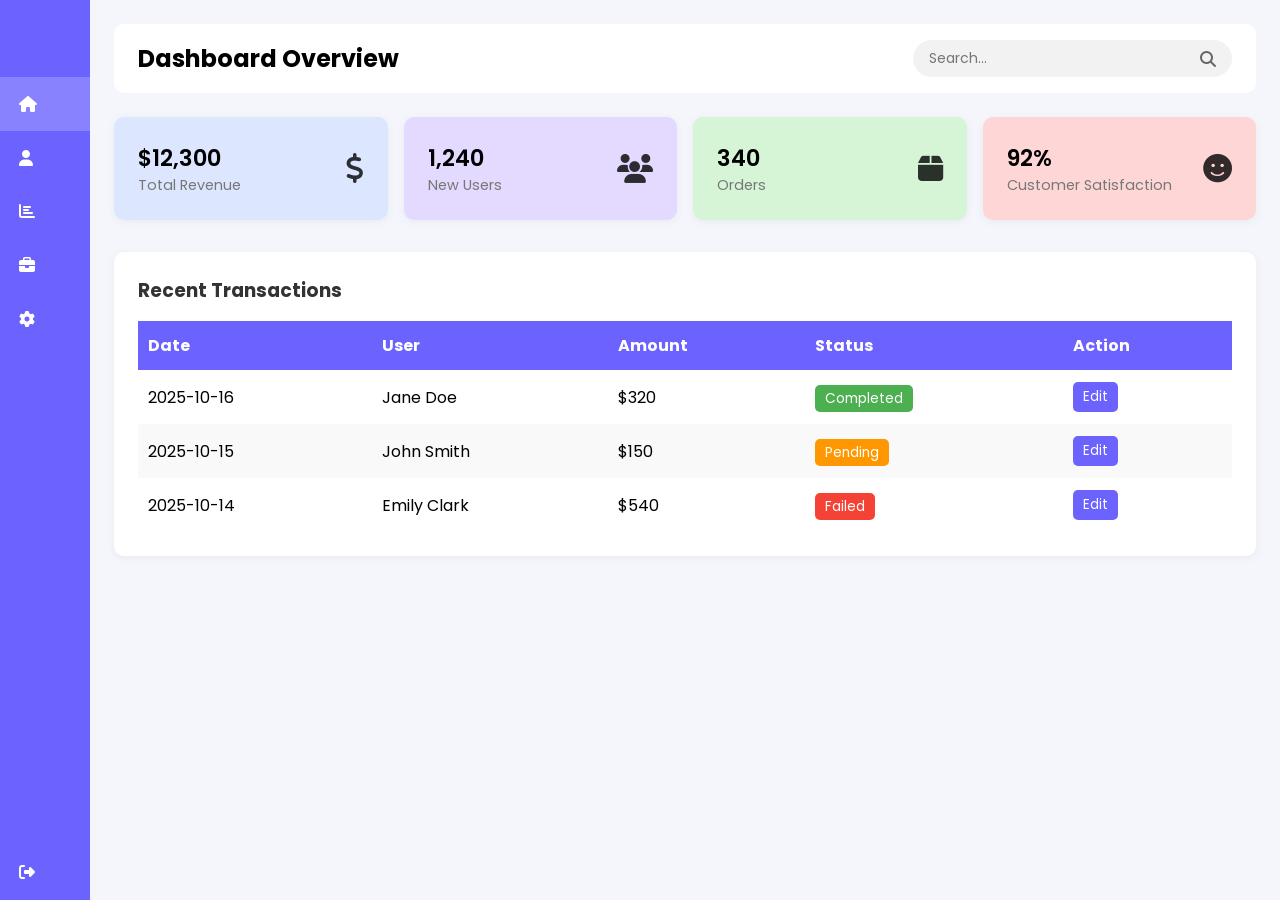
==== clayd.html @ 5e3f0336 "Add files via upload" ====
<!DOCTYPE html>
<html lang="en">
<head>
  <meta charset="UTF-8" />
  <meta name="viewport" content="width=device-width, initial-scale=1.0" />
  <title>Dashboard</title>
  <link rel="stylesheet" href="style.css" />
  <link
    rel="stylesheet"
    href="https://cdnjs.cloudflare.com/ajax/libs/font-awesome/6.4.0/css/all.min.css"
  />
</head>
<body>

  <!-- Sidebar -->
  <aside class="sidebar">
    <div class="logo">
      <i class="fas fa-chart-pie"></i>
      <span> Dashboard</span>
    </div>
    <ul class="menu">
      <li class="active">
        <a href="#"><i class="fas fa-home"></i><span>Dashboard</span></a>
      </li>
      <li><a href="#"><i class="fas fa-user"></i><span>Profile</span></a></li>
      <li><a href="#"><i class="fas fa-chart-bar"></i><span>Analytics</span></a></li>
      <li><a href="#"><i class="fas fa-briefcase"></i><span>Projects</span></a></li>
      <li><a href="#"><i class="fas fa-cog"></i><span>Settings</span></a></li>
    </ul>
    <div class="logout">
      <a href="#"><i class="fas fa-sign-out-alt"></i><span>Logout</span></a>
    </div>
  </aside>

  <!-- Main Content -->
  <main class="main-content">
    <header class="header">
      <h2>Dashboard Overview</h2>
      <div class="search-box">
        <input type="text" placeholder="Search..." />
        <i class="fas fa-search"></i>
      </div>
    </header>

    <!-- Stats Cards -->
    <section class="cards">
      <div class="card light-blue">
        <div class="card-info">
          <h3>$12,300</h3>
          <p>Total Revenue</p>
        </div>
        <i class="fas fa-dollar-sign"></i>
      </div>
      <div class="card light-purple">
        <div class="card-info">
          <h3>1,240</h3>
          <p>New Users</p>
        </div>
        <i class="fas fa-users"></i>
      </div>
      <div class="card light-green">
        <div class="card-info">
          <h3>340</h3>
          <p>Orders</p>
        </div>
        <i class="fas fa-box"></i>
      </div>
      <div class="card light-red">
        <div class="card-info">
          <h3>92%</h3>
          <p>Customer Satisfaction</p>
        </div>
        <i class="fas fa-smile"></i>
      </div>
    </section>

    <!-- Table Section -->
    <section class="table-section">
      <h3>Recent Transactions</h3>
      <table>
        <thead>
          <tr>
            <th>Date</th>
            <th>User</th>
            <th>Amount</th>
            <th>Status</th>
            <th>Action</th>
          </tr>
        </thead>
        <tbody>
          <tr>
            <td>2025-10-16</td>
            <td>Jane Doe</td>
            <td>$320</td>
            <td><span class="status completed">Completed</span></td>
            <td><button>Edit</button></td>
          </tr>
          <tr>
            <td>2025-10-15</td>
            <td>John Smith</td>
            <td>$150</td>
            <td><span class="status pending">Pending</span></td>
            <td><button>Edit</button></td>
          </tr>
          <tr>
            <td>2025-10-14</td>
            <td>Emily Clark</td>
            <td>$540</td>
            <td><span class="status failed">Failed</span></td>
            <td><button>Edit</button></td>
          </tr>
        </tbody>
      </table>
    </section>
  </main>
</body>
</html>
---- style.css ----
@import url("https://fonts.googleapis.com/css2?family=Poppins:wght@400;600&display=swap");

* {
  margin: 0;
  padding: 0;
  box-sizing: border-box;
  font-family: "Poppins", sans-serif;
}

body {
  display: flex;
  background: #f4f6fb;
}

/* Sidebar */
.sidebar {
  position: sticky;
  top: 0;
  left: 0;
  width: 90px;
  height: 100vh;
  background: #6c63ff;
  color: #fff;
  transition: width 0.4s ease;
  overflow: hidden;
  display: flex;
  flex-direction: column;
  align-items: center;
}

.sidebar:hover {
  width: 240px;
  align-items: flex-start;
}

.logo {
  display: flex;
  align-items: center;
  gap: 1rem;
  padding: 1.5rem;
  font-size: 1.2rem;
  font-weight: 600;
}

.logo span {
  opacity: 0;
  transition: opacity 0.3s ease;
}

.sidebar:hover .logo span {
  opacity: 1;
}

.menu {
  list-style: none;
  width: 100%;
}

.menu li {
  width: 100%;
  transition: background 0.3s;
}

.menu li:hover,
.menu li.active {
  background: rgba(255, 255, 255, 0.2);
}

.menu a {
  display: flex;
  align-items: center;
  gap: 1.2rem;
  color: #fff;
  text-decoration: none;
  padding: 0.9rem 1.2rem;
  white-space: nowrap;
}

.menu a span {
  opacity: 0;
  transition: opacity 0.3s ease;
}

.sidebar:hover .menu a span {
  opacity: 1;
}

.logout {
  margin-top: auto;
  width: 100%;
}

.logout a {
  display: flex;
  align-items: center;
  gap: 1rem;
  padding: 1rem 1.2rem;
  color: #fff;
  text-decoration: none;
}

.logout a:hover {
  background: rgba(255, 255, 255, 0.2);
}

.logout a span {
  opacity: 0;
  transition: opacity 0.3s ease;
}

.sidebar:hover .logout a span {
  opacity: 1;
}

/* Main content */
.main-content {
  flex: 1;
  padding: 1.5rem;
}

.header {
  display: flex;
  justify-content: space-between;
  align-items: center;
  background: #fff;
  border-radius: 10px;
  padding: 1rem 1.5rem;
  margin-bottom: 1.5rem;
}

.search-box {
  background: #f2f2f2;
  border-radius: 20px;
  display: flex;
  align-items: center;
  padding: 0.5rem 1rem;
}

.search-box input {
  border: none;
  background: transparent;
  outline: none;
  font-size: 14px;
}

.search-box i {
  color: #666;
}

/* Cards */
.cards {
  display: grid;
  grid-template-columns: repeat(auto-fit, minmax(220px, 1fr));
  gap: 1rem;
  margin-bottom: 2rem;
}

.card {
  background: #fff;
  padding: 1.5rem;
  border-radius: 10px;
  display: flex;
  justify-content: space-between;
  align-items: center;
  box-shadow: 0 2px 10px rgba(0,0,0,0.05);
  transition: transform 0.3s ease;
}

.card:hover {
  transform: translateY(-5px);
}

.card-info h3 {
  font-size: 1.4rem;
  font-weight: 600;
}

.card-info p {
  color: #777;
  font-size: 0.9rem;
}

.card i {
  font-size: 1.8rem;
  opacity: 0.8;
}

/* Colors */
.light-blue { background: #dce7ff; }
.light-purple { background: #e4d9ff; }
.light-green { background: #d6f5d6; }
.light-red { background: #ffd6d6; }

/* Table */
.table-section {
  background: #fff;
  border-radius: 10px;
  padding: 1.5rem;
  box-shadow: 0 2px 10px rgba(0,0,0,0.05);
}

.table-section h3 {
  margin-bottom: 1rem;
  color: #333;
}

table {
  width: 100%;
  border-collapse: collapse;
}

th, td {
  padding: 12px 10px;
  text-align: left;
}

thead {
  background: #6c63ff;
  color: #fff;
}

tbody tr:nth-child(even) {
  background: #f9f9f9;
}

.status {
  padding: 4px 10px;
  border-radius: 5px;
  font-size: 0.85rem;
  color: #fff;
}

.completed { background: #4caf50; }
.pending { background: #ff9800; }
.failed { background: #f44336; }

button {
  background: #6c63ff;
  color: #fff;
  border: none;
  border-radius: 5px;
  padding: 5px 10px;
  cursor: pointer;
  transition: background 0.3s;
}

button:hover {
  background: #584df2;
}
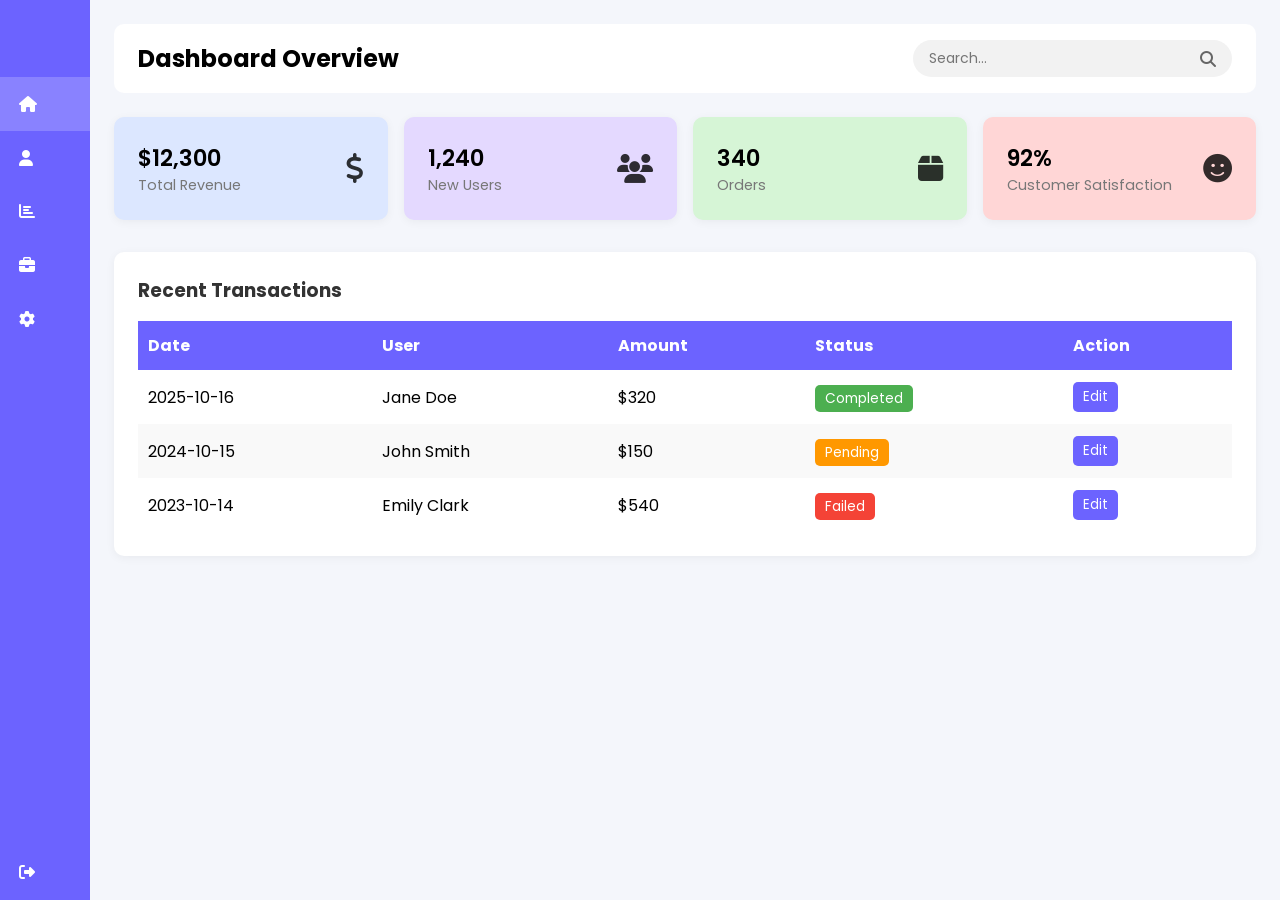
==== commit b7099bd0: "Fix transaction dates and improve formatting Updated recent transactions dates and fixed formatting." ====
--- a/clayd.html
+++ b/clayd.html
@@ -96,14 +96,14 @@
             <td><button>Edit</button></td>
           </tr>
           <tr>
-            <td>2025-10-15</td>
+            <td>2024-10-15</td>
             <td>John Smith</td>
             <td>$150</td>
             <td><span class="status pending">Pending</span></td>
             <td><button>Edit</button></td>
           </tr>
           <tr>
-            <td>2025-10-14</td>
+            <td>2023-10-14</td>
             <td>Emily Clark</td>
             <td>$540</td>
             <td><span class="status failed">Failed</span></td>
@@ -115,3 +115,4 @@
   </main>
 </body>
 </html>
+
